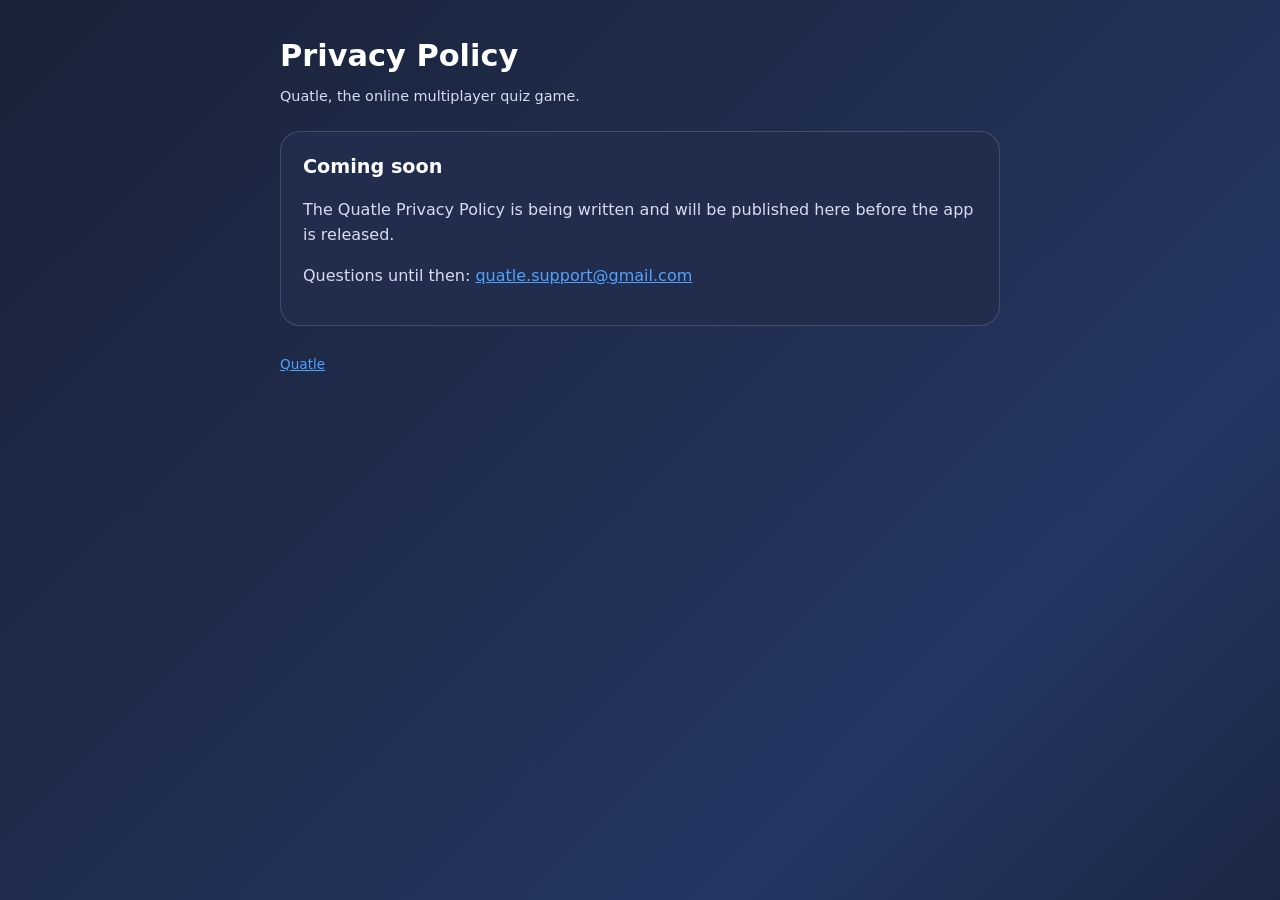
==== privacy.html @ c5e37cc1 "Terms of Service and Privacy Policy placeholder pages (links from the app) Co-Authored-By: Claude Op" ====
<!DOCTYPE html>
<html lang="en">
<head>
  <meta charset="utf-8">
  <meta name="viewport" content="width=device-width, initial-scale=1">
  <title>Quatle Privacy Policy</title>
  <link rel="stylesheet" href="style.css">
</head>
<body>
<main>
  <h1>Privacy Policy</h1>
  <p class="updated">Quatle, the online multiplayer quiz game.</p>

  <div class="card">
    <h2>Coming soon</h2>
    <p>The Quatle Privacy Policy is being written and will be published here before the app is released.</p>
    <p>Questions until then: <a href="mailto:quatle.support@gmail.com">quatle.support@gmail.com</a></p>
  </div>

  <footer><a href="index.html">Quatle</a></footer>
</main>
</body>
</html>
---- style.css ----
:root {
  --bg: #141a2b;
  --card: #222c4d;
  --border: rgba(255, 255, 255, 0.15);
  --text: #ffffff;
  --muted: #d7ddf0;
  --accent: #4fa3ff;
  --danger: #ff6b7a;
}
* { box-sizing: border-box; }
body {
  margin: 0;
  background: linear-gradient(135deg, #1a2238, #1f2c4d 40%, #243663 75%, #1b2745);
  background-attachment: fixed;
  color: var(--text);
  font: 16px/1.55 system-ui, -apple-system, "Segoe UI", Roboto, sans-serif;
}
main { max-width: 760px; margin: 0 auto; padding: 32px 20px 56px; }
h1 { font-size: 1.9rem; margin: 0 0 6px; }
h2 { font-size: 1.2rem; margin: 0 0 10px; }
p, li { color: var(--muted); }
a { color: var(--accent); }
.updated { color: var(--muted); font-size: 0.9rem; margin: 0 0 24px; }
.card {
  background: var(--card);
  border: 1px solid var(--border);
  border-radius: 20px;
  padding: 20px 22px;
  margin: 0 0 16px;
}
.card.warning { border-color: var(--danger); }
ul, ol { padding-left: 22px; margin: 8px 0 0; }
li { margin: 0 0 6px; }
code {
  background: rgba(255, 255, 255, 0.08);
  border-radius: 6px;
  padding: 1px 6px;
}
footer { color: var(--muted); font-size: 0.85rem; margin-top: 28px; }
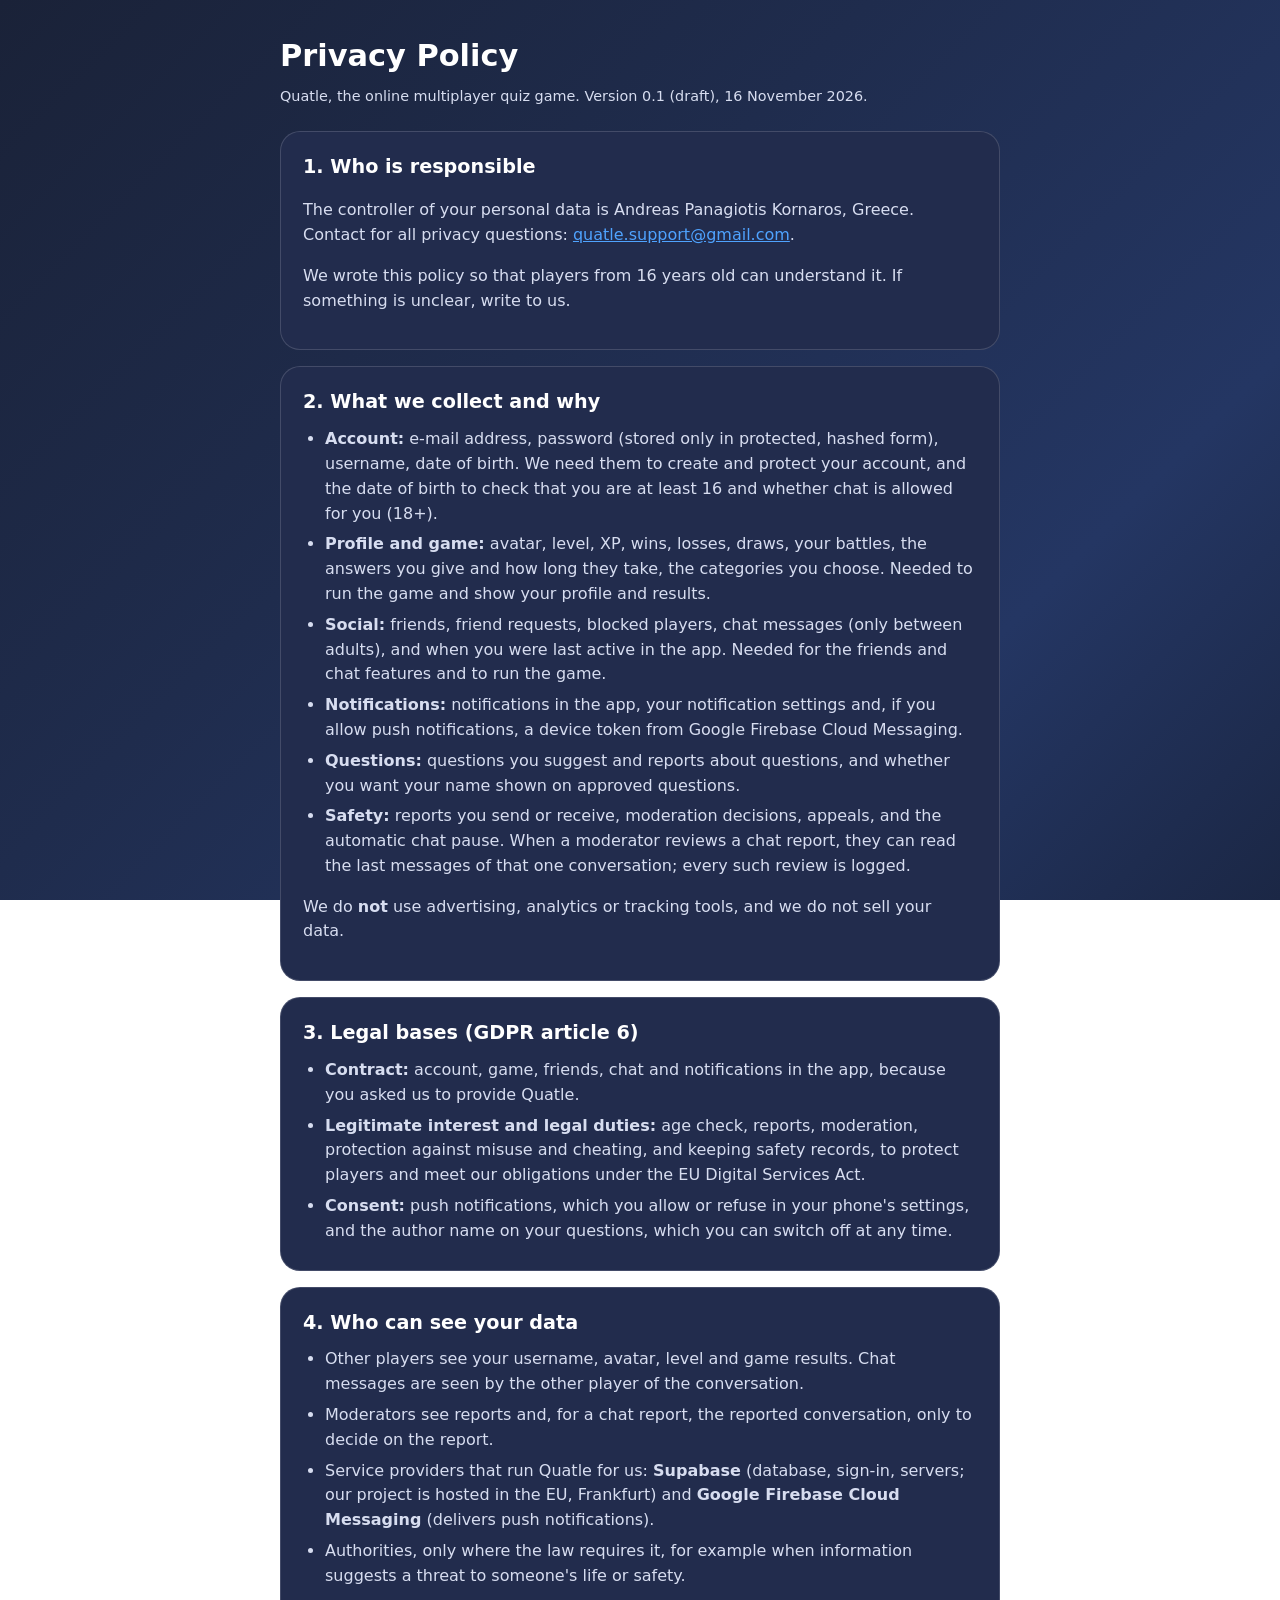
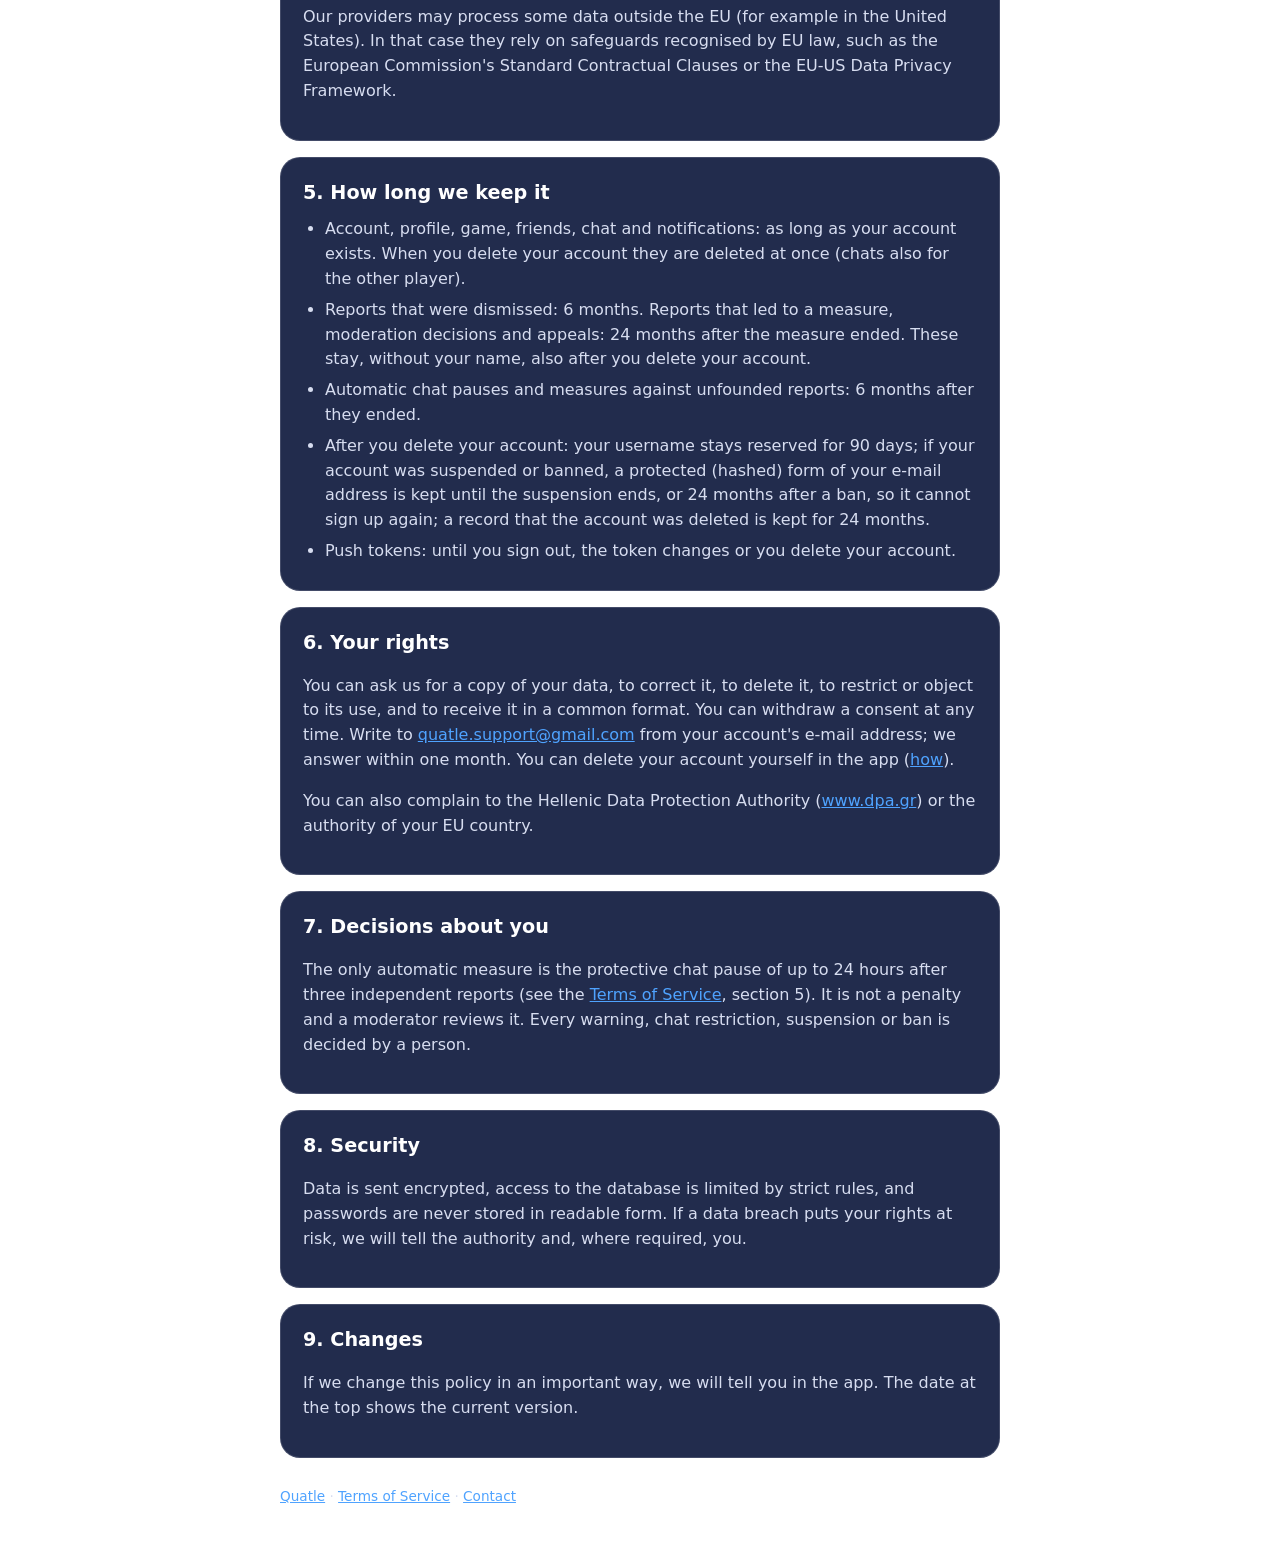
==== commit e0af2417: "Legal documents v0.1 (draft): Terms, Privacy, Contact, Report illegal content - terms.html: provider" ====
--- a/privacy.html
+++ b/privacy.html
@@ -9,15 +9,80 @@
 <body>
 <main>
   <h1>Privacy Policy</h1>
-  <p class="updated">Quatle, the online multiplayer quiz game.</p>
+  <p class="updated">Quatle, the online multiplayer quiz game. Version 0.1 (draft), 16 November 2026.</p>
 
   <div class="card">
-    <h2>Coming soon</h2>
-    <p>The Quatle Privacy Policy is being written and will be published here before the app is released.</p>
-    <p>Questions until then: <a href="mailto:quatle.support@gmail.com">quatle.support@gmail.com</a></p>
+    <h2>1. Who is responsible</h2>
+    <p>The controller of your personal data is Andreas Panagiotis Kornaros, Greece. Contact for all privacy questions: <a href="mailto:quatle.support@gmail.com">quatle.support@gmail.com</a>.</p>
+    <p>We wrote this policy so that players from 16 years old can understand it. If something is unclear, write to us.</p>
   </div>
 
-  <footer><a href="index.html">Quatle</a></footer>
+  <div class="card">
+    <h2>2. What we collect and why</h2>
+    <ul>
+      <li><strong>Account:</strong> e-mail address, password (stored only in protected, hashed form), username, date of birth. We need them to create and protect your account, and the date of birth to check that you are at least 16 and whether chat is allowed for you (18+).</li>
+      <li><strong>Profile and game:</strong> avatar, level, XP, wins, losses, draws, your battles, the answers you give and how long they take, the categories you choose. Needed to run the game and show your profile and results.</li>
+      <li><strong>Social:</strong> friends, friend requests, blocked players, chat messages (only between adults), and when you were last active in the app. Needed for the friends and chat features and to run the game.</li>
+      <li><strong>Notifications:</strong> notifications in the app, your notification settings and, if you allow push notifications, a device token from Google Firebase Cloud Messaging.</li>
+      <li><strong>Questions:</strong> questions you suggest and reports about questions, and whether you want your name shown on approved questions.</li>
+      <li><strong>Safety:</strong> reports you send or receive, moderation decisions, appeals, and the automatic chat pause. When a moderator reviews a chat report, they can read the last messages of that one conversation; every such review is logged.</li>
+    </ul>
+    <p>We do <strong>not</strong> use advertising, analytics or tracking tools, and we do not sell your data.</p>
+  </div>
+
+  <div class="card">
+    <h2>3. Legal bases (GDPR article 6)</h2>
+    <ul>
+      <li><strong>Contract:</strong> account, game, friends, chat and notifications in the app, because you asked us to provide Quatle.</li>
+      <li><strong>Legitimate interest and legal duties:</strong> age check, reports, moderation, protection against misuse and cheating, and keeping safety records, to protect players and meet our obligations under the EU Digital Services Act.</li>
+      <li><strong>Consent:</strong> push notifications, which you allow or refuse in your phone's settings, and the author name on your questions, which you can switch off at any time.</li>
+    </ul>
+  </div>
+
+  <div class="card">
+    <h2>4. Who can see your data</h2>
+    <ul>
+      <li>Other players see your username, avatar, level and game results. Chat messages are seen by the other player of the conversation.</li>
+      <li>Moderators see reports and, for a chat report, the reported conversation, only to decide on the report.</li>
+      <li>Service providers that run Quatle for us: <strong>Supabase</strong> (database, sign-in, servers; our project is hosted in the EU, Frankfurt) and <strong>Google Firebase Cloud Messaging</strong> (delivers push notifications).</li>
+      <li>Authorities, only where the law requires it, for example when information suggests a threat to someone's life or safety.</li>
+    </ul>
+    <p>Our providers may process some data outside the EU (for example in the United States). In that case they rely on safeguards recognised by EU law, such as the European Commission's Standard Contractual Clauses or the EU-US Data Privacy Framework.</p>
+  </div>
+
+  <div class="card">
+    <h2>5. How long we keep it</h2>
+    <ul>
+      <li>Account, profile, game, friends, chat and notifications: as long as your account exists. When you delete your account they are deleted at once (chats also for the other player).</li>
+      <li>Reports that were dismissed: 6 months. Reports that led to a measure, moderation decisions and appeals: 24 months after the measure ended. These stay, without your name, also after you delete your account.</li>
+      <li>Automatic chat pauses and measures against unfounded reports: 6 months after they ended.</li>
+      <li>After you delete your account: your username stays reserved for 90 days; if your account was suspended or banned, a protected (hashed) form of your e-mail address is kept until the suspension ends, or 24 months after a ban, so it cannot sign up again; a record that the account was deleted is kept for 24 months.</li>
+      <li>Push tokens: until you sign out, the token changes or you delete your account.</li>
+    </ul>
+  </div>
+
+  <div class="card">
+    <h2>6. Your rights</h2>
+    <p>You can ask us for a copy of your data, to correct it, to delete it, to restrict or object to its use, and to receive it in a common format. You can withdraw a consent at any time. Write to <a href="mailto:quatle.support@gmail.com">quatle.support@gmail.com</a> from your account's e-mail address; we answer within one month. You can delete your account yourself in the app (<a href="delete-account.html">how</a>).</p>
+    <p>You can also complain to the Hellenic Data Protection Authority (<a href="https://www.dpa.gr">www.dpa.gr</a>) or the authority of your EU country.</p>
+  </div>
+
+  <div class="card">
+    <h2>7. Decisions about you</h2>
+    <p>The only automatic measure is the protective chat pause of up to 24 hours after three independent reports (see the <a href="terms.html">Terms of Service</a>, section 5). It is not a penalty and a moderator reviews it. Every warning, chat restriction, suspension or ban is decided by a person.</p>
+  </div>
+
+  <div class="card">
+    <h2>8. Security</h2>
+    <p>Data is sent encrypted, access to the database is limited by strict rules, and passwords are never stored in readable form. If a data breach puts your rights at risk, we will tell the authority and, where required, you.</p>
+  </div>
+
+  <div class="card">
+    <h2>9. Changes</h2>
+    <p>If we change this policy in an important way, we will tell you in the app. The date at the top shows the current version.</p>
+  </div>
+
+  <footer><a href="index.html">Quatle</a> &middot; <a href="terms.html">Terms of Service</a> &middot; <a href="contact.html">Contact</a></footer>
 </main>
 </body>
 </html>
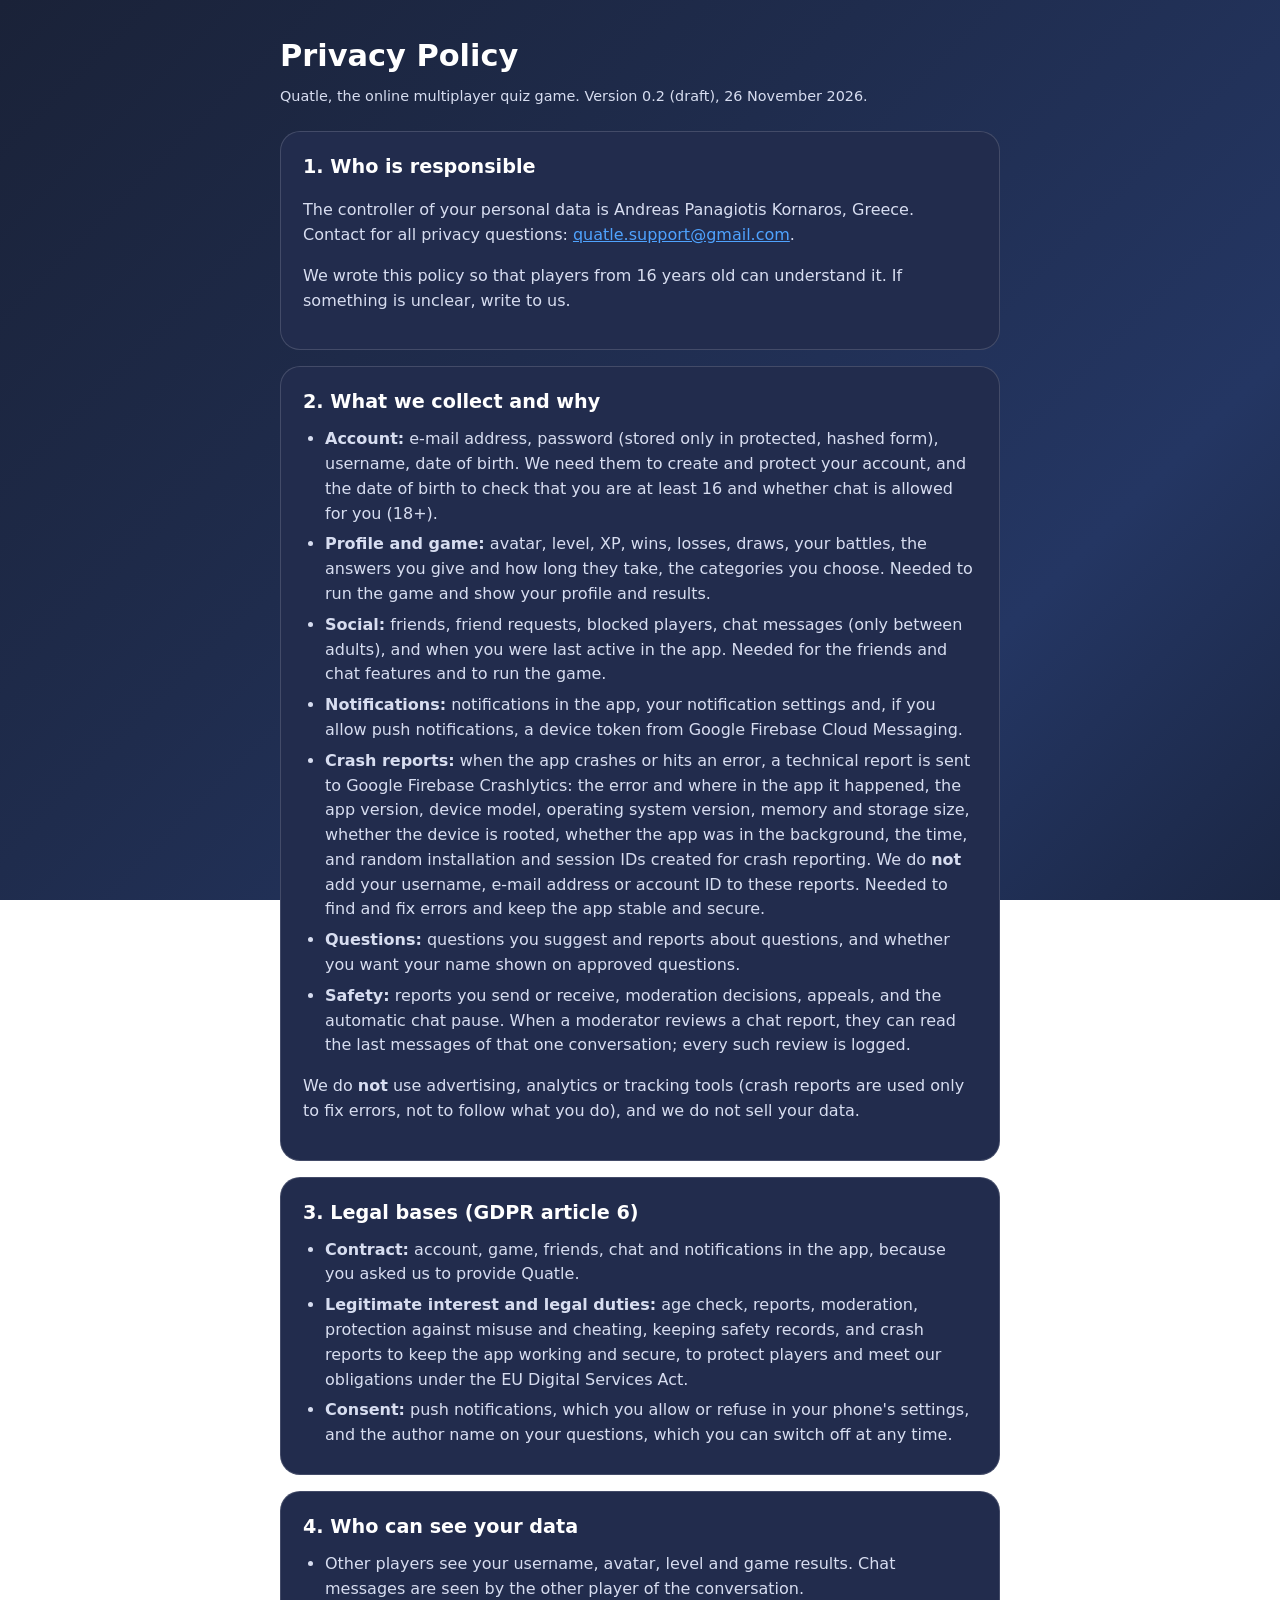
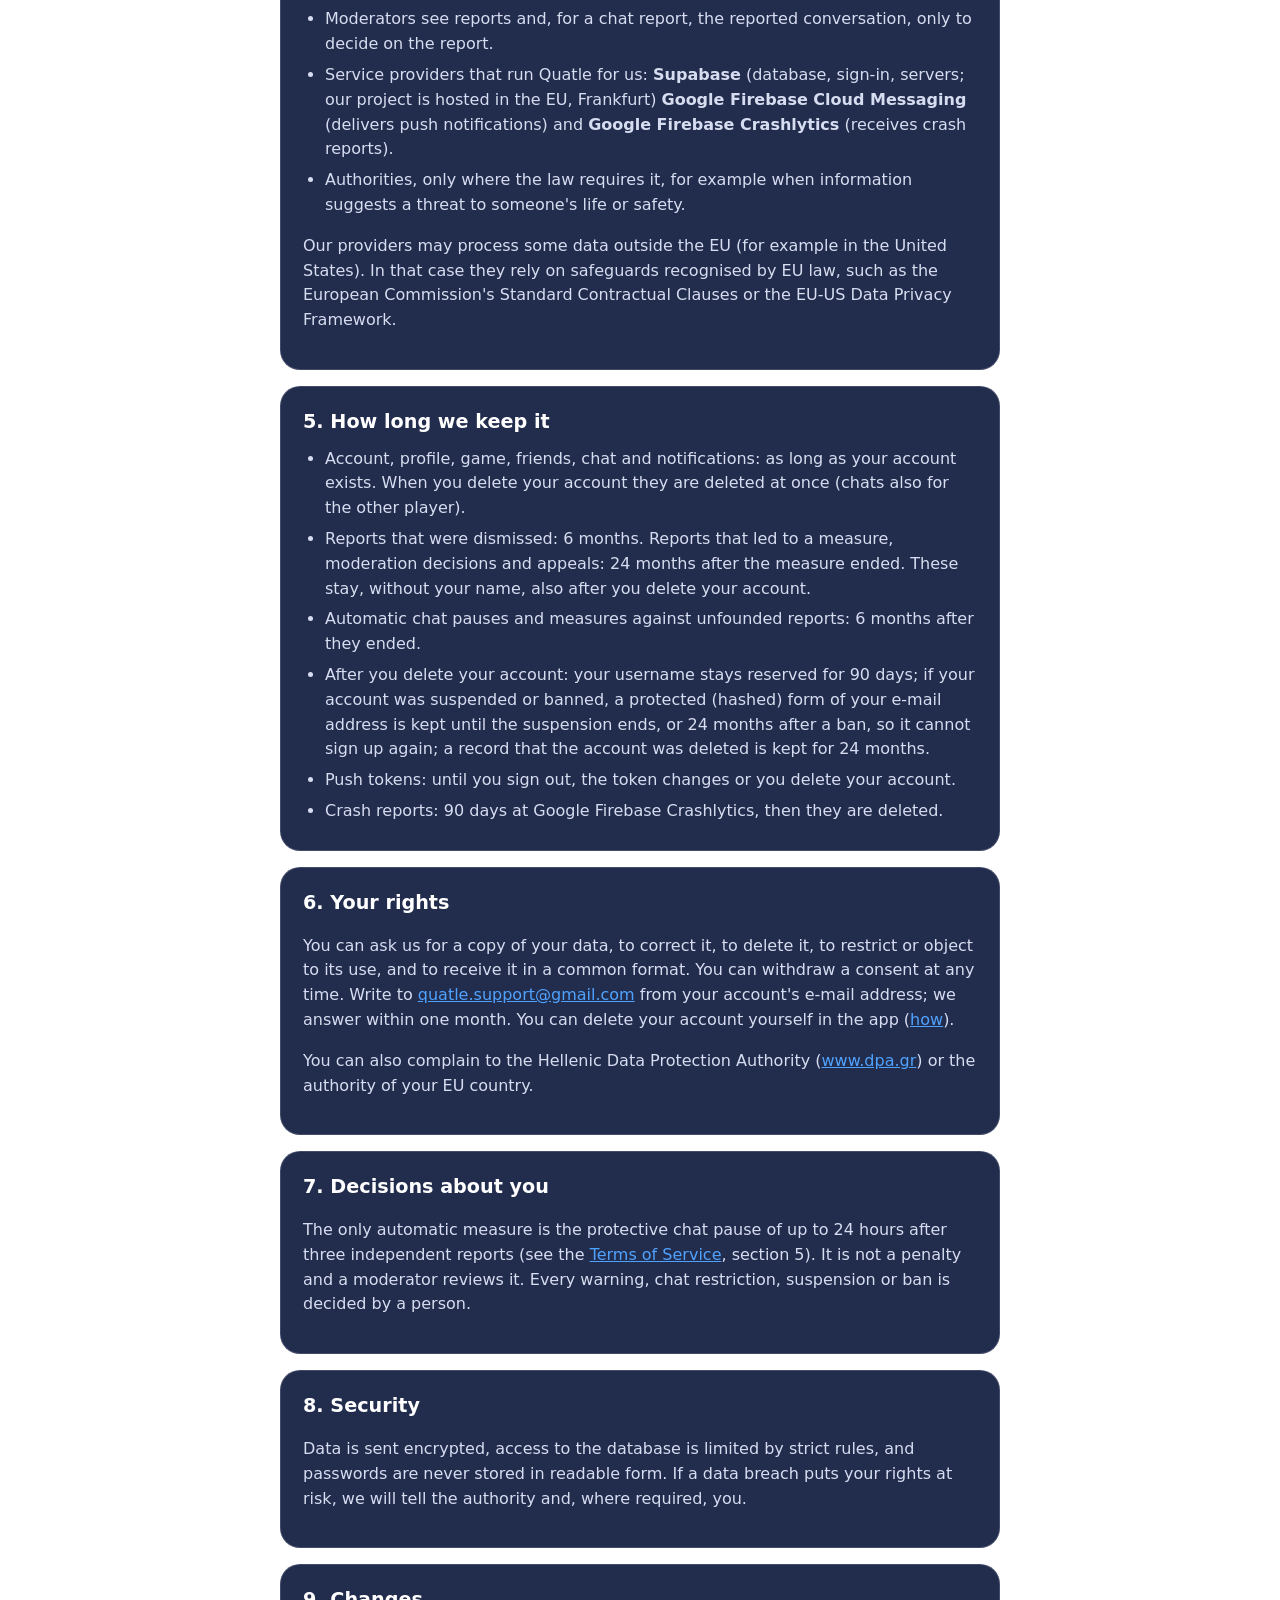
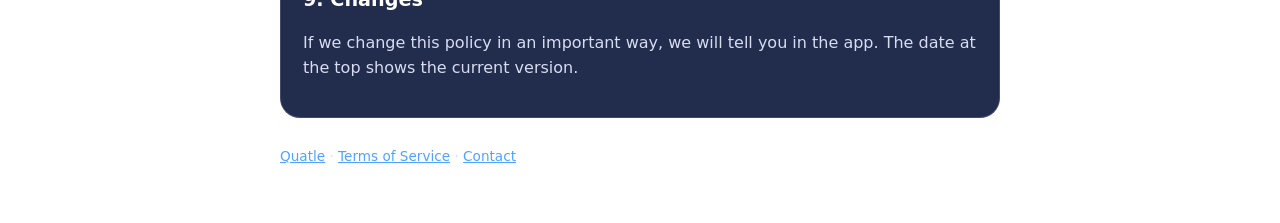
==== commit 0de85e5f: "Privacy Policy 0.2 draft: crash reports with Firebase Crashlytics User decision 2026-11-26 (Quatle p" ====
--- a/privacy.html
+++ b/privacy.html
@@ -9,7 +9,7 @@
 <body>
 <main>
   <h1>Privacy Policy</h1>
-  <p class="updated">Quatle, the online multiplayer quiz game. Version 0.1 (draft), 16 November 2026.</p>
+  <p class="updated">Quatle, the online multiplayer quiz game. Version 0.2 (draft), 26 November 2026.</p>
 
   <div class="card">
     <h2>1. Who is responsible</h2>
@@ -24,17 +24,18 @@
       <li><strong>Profile and game:</strong> avatar, level, XP, wins, losses, draws, your battles, the answers you give and how long they take, the categories you choose. Needed to run the game and show your profile and results.</li>
       <li><strong>Social:</strong> friends, friend requests, blocked players, chat messages (only between adults), and when you were last active in the app. Needed for the friends and chat features and to run the game.</li>
       <li><strong>Notifications:</strong> notifications in the app, your notification settings and, if you allow push notifications, a device token from Google Firebase Cloud Messaging.</li>
+      <li><strong>Crash reports:</strong> when the app crashes or hits an error, a technical report is sent to Google Firebase Crashlytics: the error and where in the app it happened, the app version, device model, operating system version, memory and storage size, whether the device is rooted, whether the app was in the background, the time, and random installation and session IDs created for crash reporting. We do <strong>not</strong> add your username, e-mail address or account ID to these reports. Needed to find and fix errors and keep the app stable and secure.</li>
       <li><strong>Questions:</strong> questions you suggest and reports about questions, and whether you want your name shown on approved questions.</li>
       <li><strong>Safety:</strong> reports you send or receive, moderation decisions, appeals, and the automatic chat pause. When a moderator reviews a chat report, they can read the last messages of that one conversation; every such review is logged.</li>
     </ul>
-    <p>We do <strong>not</strong> use advertising, analytics or tracking tools, and we do not sell your data.</p>
+    <p>We do <strong>not</strong> use advertising, analytics or tracking tools (crash reports are used only to fix errors, not to follow what you do), and we do not sell your data.</p>
   </div>
 
   <div class="card">
     <h2>3. Legal bases (GDPR article 6)</h2>
     <ul>
       <li><strong>Contract:</strong> account, game, friends, chat and notifications in the app, because you asked us to provide Quatle.</li>
-      <li><strong>Legitimate interest and legal duties:</strong> age check, reports, moderation, protection against misuse and cheating, and keeping safety records, to protect players and meet our obligations under the EU Digital Services Act.</li>
+      <li><strong>Legitimate interest and legal duties:</strong> age check, reports, moderation, protection against misuse and cheating, keeping safety records, and crash reports to keep the app working and secure, to protect players and meet our obligations under the EU Digital Services Act.</li>
       <li><strong>Consent:</strong> push notifications, which you allow or refuse in your phone's settings, and the author name on your questions, which you can switch off at any time.</li>
     </ul>
   </div>
@@ -44,7 +45,7 @@
     <ul>
       <li>Other players see your username, avatar, level and game results. Chat messages are seen by the other player of the conversation.</li>
       <li>Moderators see reports and, for a chat report, the reported conversation, only to decide on the report.</li>
-      <li>Service providers that run Quatle for us: <strong>Supabase</strong> (database, sign-in, servers; our project is hosted in the EU, Frankfurt) and <strong>Google Firebase Cloud Messaging</strong> (delivers push notifications).</li>
+      <li>Service providers that run Quatle for us: <strong>Supabase</strong> (database, sign-in, servers; our project is hosted in the EU, Frankfurt) <strong>Google Firebase Cloud Messaging</strong> (delivers push notifications) and <strong>Google Firebase Crashlytics</strong> (receives crash reports).</li>
       <li>Authorities, only where the law requires it, for example when information suggests a threat to someone's life or safety.</li>
     </ul>
     <p>Our providers may process some data outside the EU (for example in the United States). In that case they rely on safeguards recognised by EU law, such as the European Commission's Standard Contractual Clauses or the EU-US Data Privacy Framework.</p>
@@ -58,6 +59,7 @@
       <li>Automatic chat pauses and measures against unfounded reports: 6 months after they ended.</li>
       <li>After you delete your account: your username stays reserved for 90 days; if your account was suspended or banned, a protected (hashed) form of your e-mail address is kept until the suspension ends, or 24 months after a ban, so it cannot sign up again; a record that the account was deleted is kept for 24 months.</li>
       <li>Push tokens: until you sign out, the token changes or you delete your account.</li>
+      <li>Crash reports: 90 days at Google Firebase Crashlytics, then they are deleted.</li>
     </ul>
   </div>
 
